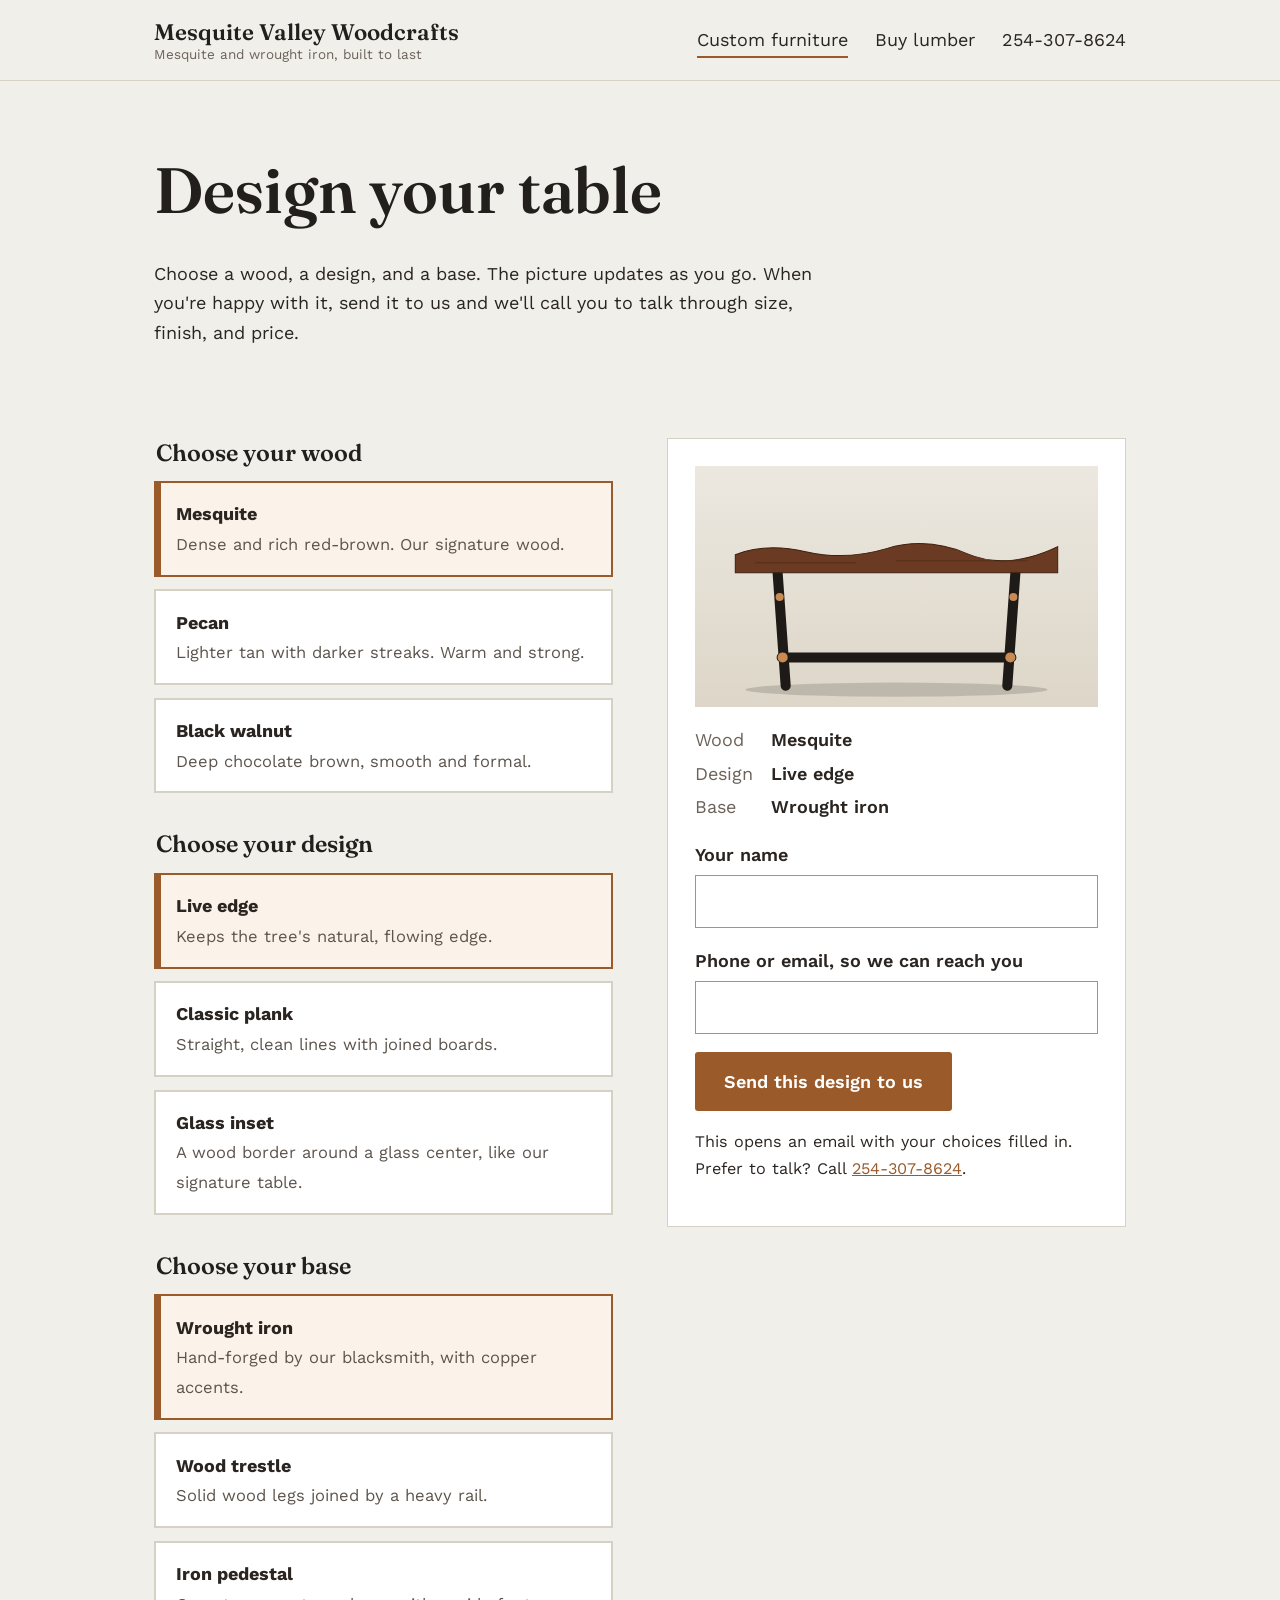
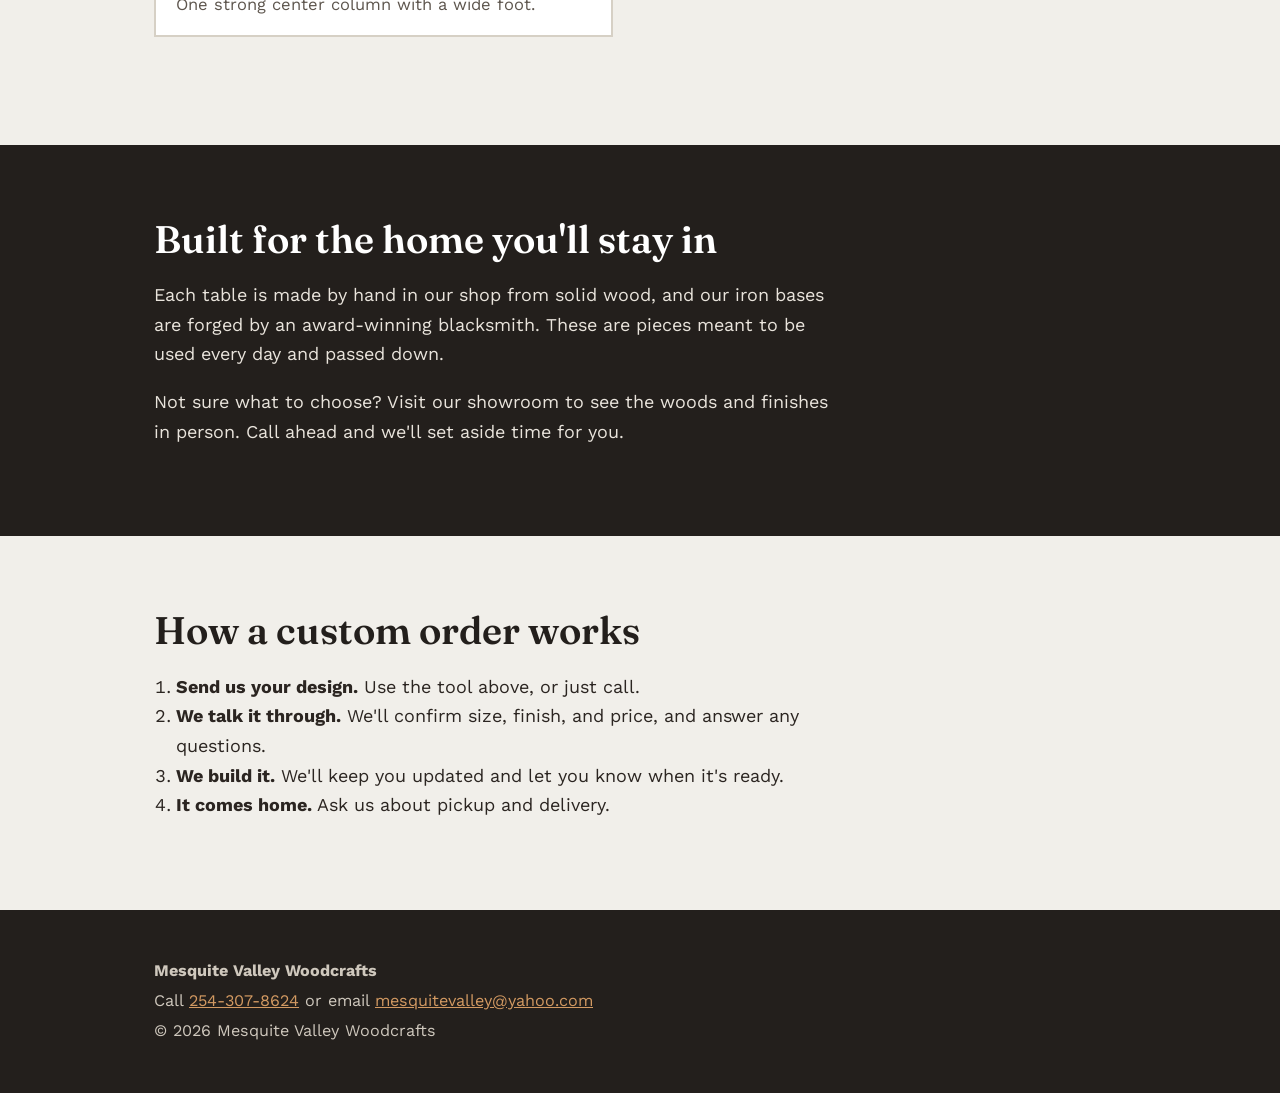
==== custom.html @ bffd5c40 "Add files via upload" ====
<!doctype html>
<html lang="en">
<head>
<meta charset="utf-8">
<meta name="viewport" content="width=device-width,initial-scale=1">
<link rel="preconnect" href="https://fonts.googleapis.com">
<link rel="preconnect" href="https://fonts.gstatic.com" crossorigin>
<link href="https://fonts.googleapis.com/css2?family=Fraunces:wght@600&family=Work+Sans:wght@400;600&display=swap" rel="stylesheet">
<link rel="stylesheet" href="styles.css">
<title>Custom mesquite furniture | Mesquite Valley Woodcrafts</title>
<meta name="description" content="Design a custom mesquite and wrought iron table. Choose your wood, design, and base, and we'll build it to last for generations.">
</head>
<body>
<header><div class="wrap"><a class="brand" href="index.html">Mesquite Valley Woodcrafts<small>Mesquite and wrought iron, built to last</small></a><nav aria-label="Main"><a href="custom.html" aria-current="page">Custom furniture</a><a href="lumber.html">Buy lumber</a><a href="tel:2543078624">254-307-8624</a></nav></div></header>

<main>
<section>
  <div class="wrap">
    <h1>Design your table</h1>
    <p>Choose a wood, a design, and a base. The picture updates as you go. When you're happy with it, send it to us and we'll call you to talk through size, finish, and price.</p>
  </div>
</section>

<section style="padding-top:0">
  <div class="wrap builder">
    <form id="opts" onsubmit="return false"></form>

    <div class="preview">
      <svg id="art" viewBox="0 0 400 240" role="img" aria-label="Table preview"></svg>
      <dl id="sum" aria-live="polite"></dl>
      <label class="f">Your name
        <input id="who" autocomplete="name">
      </label>
      <label class="f">Phone or email, so we can reach you
        <input id="reach" autocomplete="tel">
      </label>
      <a class="btn" id="send" href="#">Send this design to us</a>
      <p style="margin-top:1rem;font-size:.9rem">This opens an email with your choices filled in. Prefer to talk? Call <a href="tel:2543078624">254-307-8624</a>.</p>
    </div>
  </div>
</section>

<section class="dark">
  <div class="wrap">
    <h2>Built for the home you'll stay in</h2>
    <p>Each table is made by hand in our shop from solid wood, and our iron bases are forged by an award-winning blacksmith. These are pieces meant to be used every day and passed down.</p>
    <p>Not sure what to choose? Visit our showroom to see the woods and finishes in person. Call ahead and we'll set aside time for you.</p>
  </div>
</section>

<section>
  <div class="wrap">
    <h2>How a custom order works</h2>
    <ol style="max-width:62ch;padding-left:1.2em">
      <li><b>Send us your design.</b> Use the tool above, or just call.</li>
      <li><b>We talk it through.</b> We'll confirm size, finish, and price, and answer any questions.</li>
      <li><b>We build it.</b> We'll keep you updated and let you know when it's ready.</li>
      <li><b>It comes home.</b> Ask us about pickup and delivery.</li>
    </ol>
  </div>
</section>
</main>

<footer><div class="wrap"><p><b>Mesquite Valley Woodcrafts</b></p><p>Call <a href="tel:2543078624">254-307-8624</a> or email <a href="mailto:mesquitevalley@yahoo.com">mesquitevalley@yahoo.com</a></p><p>&copy; 2026 Mesquite Valley Woodcrafts</p></div></footer>

<script>
// Options for the builder. Edit names and descriptions here.
const OPTIONS = {
  wood: [
    ["mesquite", "Mesquite", "Dense and rich red-brown. Our signature wood."],
    ["pecan", "Pecan", "Lighter tan with darker streaks. Warm and strong."],
    ["walnut", "Black walnut", "Deep chocolate brown, smooth and formal."]
  ],
  design: [
    ["live", "Live edge", "Keeps the tree's natural, flowing edge."],
    ["plank", "Classic plank", "Straight, clean lines with joined boards."],
    ["glass", "Glass inset", "A wood border around a glass center, like our signature table."]
  ],
  base: [
    ["iron", "Wrought iron", "Hand-forged by our blacksmith, with copper accents."],
    ["trestle", "Wood trestle", "Solid wood legs joined by a heavy rail."],
    ["pedestal", "Iron pedestal", "One strong center column with a wide foot."]
  ]
};
const TITLES = { wood: "Choose your wood", design: "Choose your design", base: "Choose your base" };
const LABELS = { wood: "Wood", design: "Design", base: "Base" };
const WOOD_COLORS = {
  mesquite: ["#6a3a22", "#3f200f"],
  pecan: ["#a77a50", "#6f4c2b"],
  walnut: ["#4a3426", "#2a1b11"]
};
const state = { wood: "mesquite", design: "live", base: "iron" };

const opts = document.getElementById("opts");
const art = document.getElementById("art");
const sum = document.getElementById("sum");
const who = document.getElementById("who");
const reach = document.getElementById("reach");
const send = document.getElementById("send");

opts.innerHTML = Object.keys(OPTIONS).map(key =>
  `<fieldset><legend>${TITLES[key]}</legend><div class="opts">` +
  OPTIONS[key].map(([value, name, desc]) =>
    `<label class="opt"><input type="radio" name="${key}" value="${value}"${state[key] === value ? " checked" : ""}><b>${name}</b><span>${desc}</span></label>`
  ).join("") +
  `</div></fieldset>`
).join("");

const nameOf = (key, value) => OPTIONS[key].find(o => o[0] === value)[1];

function draw() {
  const [top, dark] = WOOD_COLORS[state.wood];
  const iron = "#1d1a17", copper = "#c98a54";
  let base = "", surface = "";

  if (state.base === "iron") {
    base = `<path d="M82 106L90 218M318 106L310 218M86 190H314" stroke="${iron}" stroke-width="10" fill="none" stroke-linecap="round"/>
      <circle cx="87" cy="190" r="5" fill="${copper}"/><circle cx="313" cy="190" r="5" fill="${copper}"/>
      <circle cx="84" cy="130" r="4" fill="${copper}"/><circle cx="316" cy="130" r="4" fill="${copper}"/>`;
  } else if (state.base === "trestle") {
    base = `<rect x="70" y="106" width="28" height="112" fill="${dark}"/><rect x="302" y="106" width="28" height="112" fill="${dark}"/>
      <rect x="98" y="158" width="204" height="14" fill="${top}" stroke="${dark}"/>`;
  } else {
    base = `<path d="M186 106H214L212 200H188Z" fill="${iron}"/><rect x="186" y="146" width="28" height="8" fill="${copper}"/>
      <path d="M110 218Q200 192 290 218Z" fill="${iron}"/>`;
  }

  if (state.design === "live") {
    surface = `<path d="M40 88Q70 76 110 85T190 82T270 87T360 80V106H40Z" fill="${top}" stroke="${dark}"/>
      <path d="M60 96H160M200 94H330" stroke="${dark}" opacity=".45"/>`;
  } else if (state.design === "plank") {
    surface = `<rect x="40" y="80" width="320" height="26" fill="${top}" stroke="${dark}"/>
      <path d="M147 80V106M253 80V106" stroke="${dark}"/>`;
  } else {
    surface = `<rect x="40" y="80" width="320" height="26" fill="${top}" stroke="${dark}"/>
      <rect x="74" y="85" width="252" height="16" fill="#cfe3e6" stroke="${dark}" opacity=".9"/>
      <path d="M90 98L130 88M160 98L200 88" stroke="#fff" opacity=".7"/>`;
  }

  art.innerHTML = `<ellipse cx="200" cy="222" rx="150" ry="7" fill="#000" opacity=".15"/>` + base + surface;
  art.setAttribute("aria-label",
    `${nameOf("wood", state.wood)} table with a ${nameOf("design", state.design).toLowerCase()} top and a ${nameOf("base", state.base).toLowerCase()} base`);

  sum.innerHTML = Object.keys(state).map(k => `<dt>${LABELS[k]}</dt><dd>${nameOf(k, state[k])}</dd>`).join("");

  const body = `Hello, I'd like to talk about a custom table.\n\n` +
    `Wood: ${nameOf("wood", state.wood)}\nDesign: ${nameOf("design", state.design)}\nBase: ${nameOf("base", state.base)}\n\n` +
    `Name: ${who.value}\nPhone or email: ${reach.value}`;
  send.href = "mailto:mesquitevalley@yahoo.com?subject=" + encodeURIComponent("Custom table design") +
    "&body=" + encodeURIComponent(body);
}

opts.addEventListener("change", e => { state[e.target.name] = e.target.value; draw(); });
who.addEventListener("input", draw);
reach.addEventListener("input", draw);
draw();
</script>
</body>
</html>
---- styles.css ----
:root{--iron:#231f1c;--mesq:#4b2a1a;--copper:#9a5a2a;--glow:#d39a62;--stone:#f1efea;--sand:#e5ded1;--line:#d6d0c5;--ink:#2b2521}
*{box-sizing:border-box}
html{font-size:112.5%}
body{margin:0;font:1rem/1.65 "Work Sans",system-ui,sans-serif;color:var(--ink);background:var(--stone)}
h1,h2,h3{font-family:Fraunces,Georgia,serif;font-weight:600;line-height:1.15;margin:0 0 .5em;color:var(--iron)}
h1{font-size:clamp(2.2rem,5vw,3.6rem)}h2{font-size:clamp(1.6rem,3vw,2.2rem)}h3{font-size:1.2rem}
p{margin:0 0 1em;max-width:62ch}
a{color:var(--copper)}
:focus-visible{outline:3px solid var(--copper);outline-offset:3px}
.wrap{max-width:1100px;margin:0 auto;padding:0 5vw}
header{border-bottom:1px solid var(--line)}
header .wrap{display:flex;flex-wrap:wrap;gap:.5rem 2rem;align-items:center;justify-content:space-between;padding-top:1rem;padding-bottom:1rem}
.brand{font:600 1.25rem Fraunces,Georgia,serif;color:var(--iron);text-decoration:none}
.brand small{display:block;font:400 .75rem "Work Sans",sans-serif;color:#6b625a}
nav a{margin-left:1.5rem;color:var(--ink);text-decoration:none;padding:.3rem 0;border-bottom:2px solid transparent}
nav a:hover,nav a[aria-current]{border-color:var(--copper)}
.btn{display:inline-block;padding:.8em 1.6em;background:var(--copper);color:#fff;font-weight:600;text-decoration:none;border:0;border-radius:3px;cursor:pointer;font-size:1rem}
.btn:hover{background:#7f4720}
.btn.alt{background:transparent;color:inherit;border:2px solid currentColor}
section{padding:4rem 0}
.split{display:grid;grid-template-columns:1fr 1fr;min-height:68vh}
.split>div{padding:4rem 5vw;display:flex;flex-direction:column;justify-content:center;align-items:flex-start}
.home{background:var(--sand)}
.shop{background:var(--iron);color:#e9e4dc}
.shop h2,.shop h1{color:#fff}.shop .btn{background:var(--glow);color:var(--iron)}.shop .btn:hover{background:#e6b17e}
.cards{display:grid;grid-template-columns:repeat(auto-fit,minmax(250px,1fr));gap:1.5rem}
.card{background:#fff;border:1px solid var(--line);border-top:4px solid var(--copper);padding:1.5rem}
.card p{margin:0 0 .6em}
.dark{background:var(--iron);color:#e9e4dc}.dark h2{color:#fff}
footer{background:var(--iron);color:#cfc8bd;padding:2.5rem 0;font-size:.9rem}
footer a{color:var(--glow)}footer p{margin:.2em 0}
/* builder */
.builder{display:grid;grid-template-columns:1fr 1fr;gap:3rem;align-items:start}
.preview{position:sticky;top:1rem;background:#fff;border:1px solid var(--line);padding:1.5rem}
.preview svg{width:100%;height:auto;display:block;background:linear-gradient(#ece8e0,#ddd6c8)}
.preview dl{display:grid;grid-template-columns:auto 1fr;gap:.2rem 1rem;margin:1rem 0}
.preview dt{color:#6b625a}.preview dd{margin:0;font-weight:600}
fieldset{border:0;padding:0;margin:0 0 2rem}
legend{font:600 1.3rem Fraunces,Georgia,serif;margin-bottom:.8rem;color:var(--iron)}
.opts{display:grid;gap:.7rem}
.opt{position:relative;display:block;background:#fff;border:2px solid var(--line);padding:.9rem 1.1rem;cursor:pointer}
.opt input{position:absolute;opacity:0}
.opt b{display:block}.opt span{color:#5d554d;font-size:.92rem}
.opt:has(input:checked){border-color:var(--copper);background:#fbf3ea;box-shadow:inset 5px 0 0 var(--copper)}
.opt:has(input:focus-visible){outline:3px solid var(--copper);outline-offset:2px}
label.f{display:block;font-weight:600;margin-bottom:1rem}
.f input,.f select,.f textarea{display:block;width:100%;padding:.6em;font:inherit;border:1px solid #9d958a;margin-top:.3rem;background:#fff}
@media(max-width:800px){.split,.builder{grid-template-columns:1fr}.preview{position:static;order:-1}nav a{margin:0 1rem 0 0}}
@media(prefers-reduced-motion:no-preference){.opt{transition:border-color .15s,background .15s}}
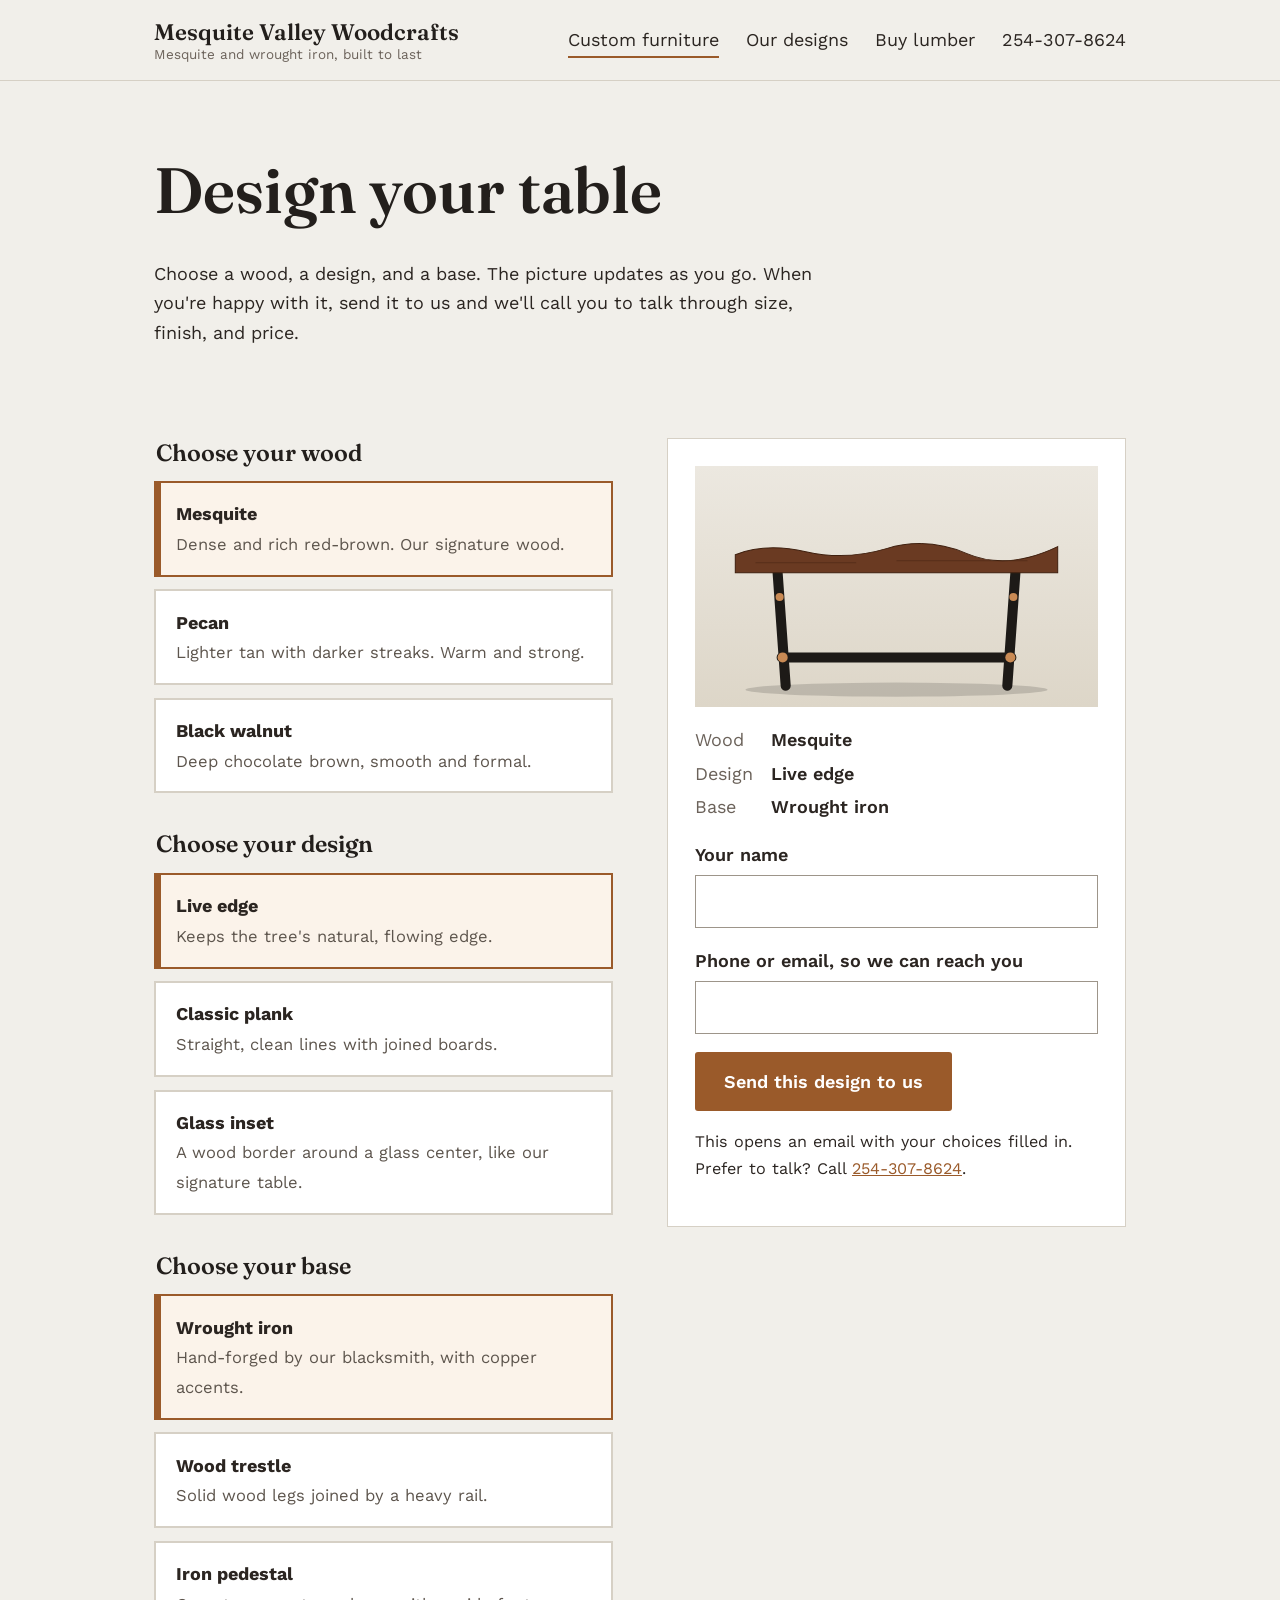
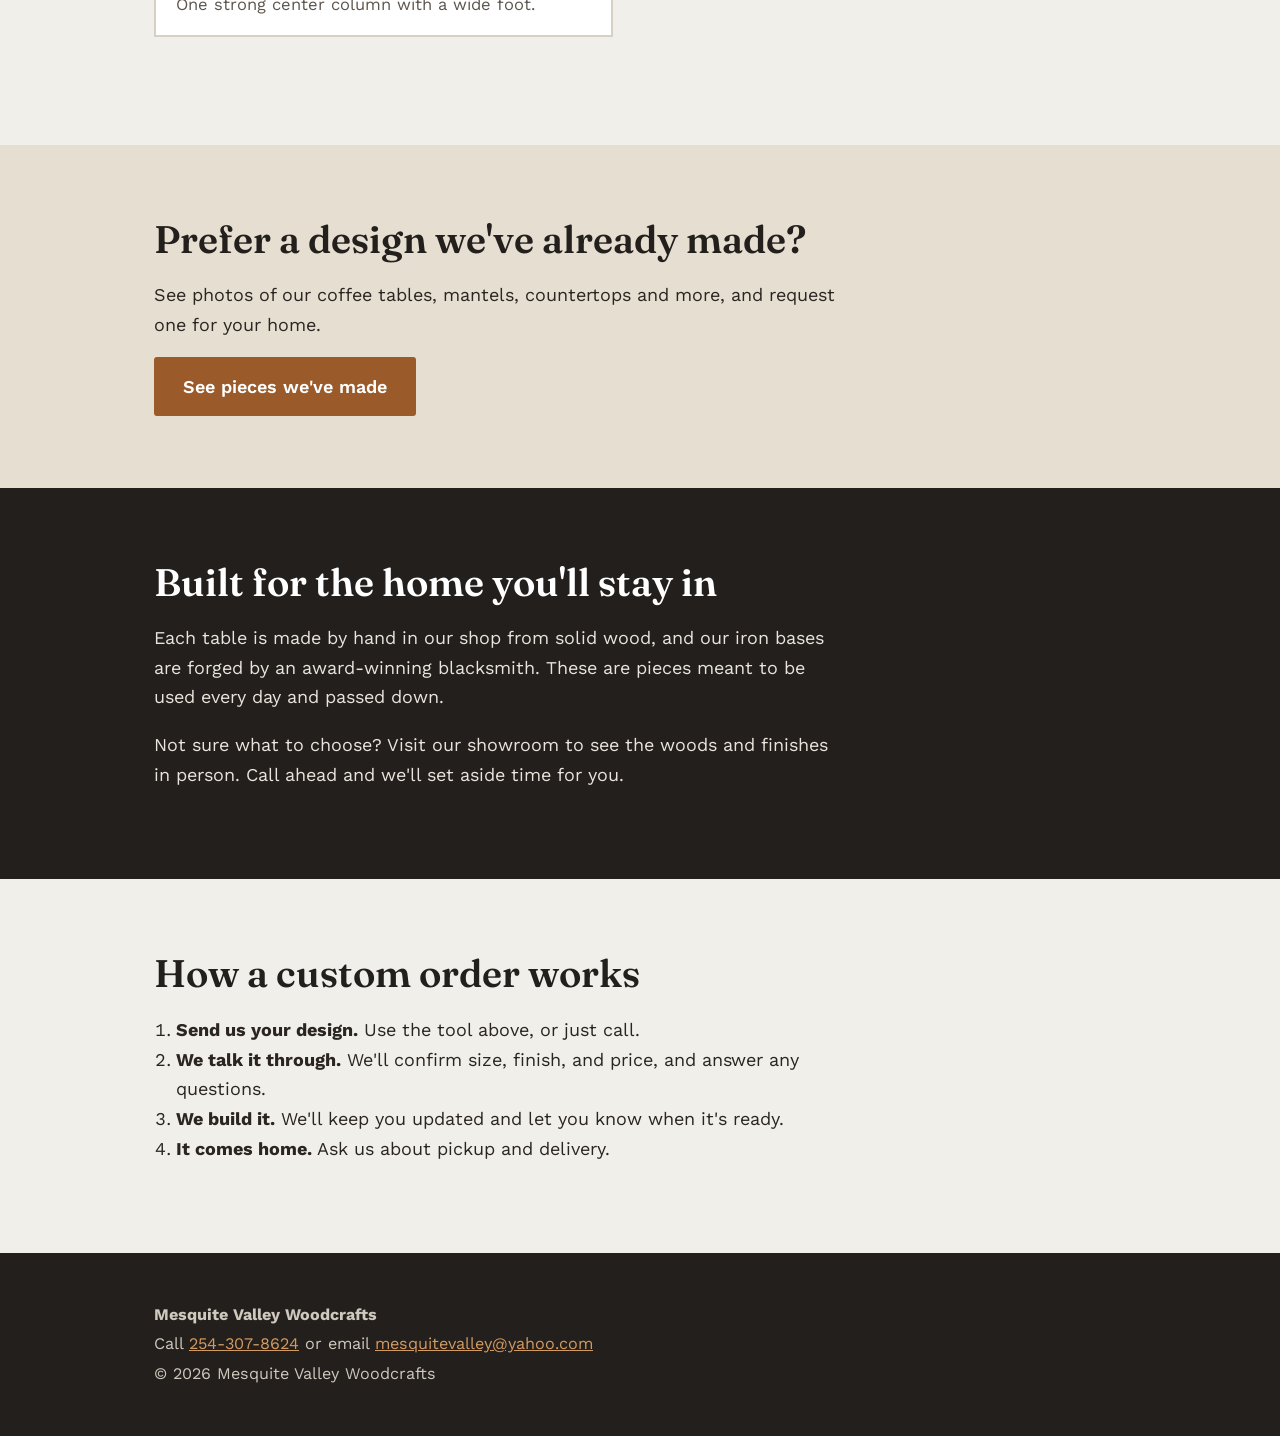
==== commit 8a46828e: "added designs page" ====
--- a/custom.html
+++ b/custom.html
@@ -11,7 +11,7 @@
 <meta name="description" content="Design a custom mesquite and wrought iron table. Choose your wood, design, and base, and we'll build it to last for generations.">
 </head>
 <body>
-<header><div class="wrap"><a class="brand" href="index.html">Mesquite Valley Woodcrafts<small>Mesquite and wrought iron, built to last</small></a><nav aria-label="Main"><a href="custom.html" aria-current="page">Custom furniture</a><a href="lumber.html">Buy lumber</a><a href="tel:2543078624">254-307-8624</a></nav></div></header>
+<header><div class="wrap"><a class="brand" href="index.html">Mesquite Valley Woodcrafts<small>Mesquite and wrought iron, built to last</small></a><nav aria-label="Main"><a href="custom.html" aria-current="page">Custom furniture</a><a href="designs.html">Our designs</a><a href="lumber.html">Buy lumber</a><a href="tel:2543078624">254-307-8624</a></nav></div></header>
 
 <main>
 <section>
@@ -37,6 +37,16 @@
       <a class="btn" id="send" href="#">Send this design to us</a>
       <p style="margin-top:1rem;font-size:.9rem">This opens an email with your choices filled in. Prefer to talk? Call <a href="tel:2543078624">254-307-8624</a>.</p>
     </div>
+  </div>
+</section>
+
+<section class="see-designs">
+  <div class="wrap">
+    <div>
+      <h2>Prefer a design we've already made?</h2>
+      <p>See photos of our coffee tables, mantels, countertops and more, and request one for your home.</p>
+    </div>
+    <a class="btn" href="designs.html">See pieces we've made</a>
   </div>
 </section>
 
--- a/styles.css
+++ b/styles.css
@@ -45,5 +45,29 @@
 .opt:has(input:focus-visible){outline:3px solid var(--copper);outline-offset:2px}
 label.f{display:block;font-weight:600;margin-bottom:1rem}
 .f input,.f select,.f textarea{display:block;width:100%;padding:.6em;font:inherit;border:1px solid #9d958a;margin-top:.3rem;background:#fff}
-@media(max-width:800px){.split,.builder{grid-template-columns:1fr}.preview{position:static;order:-1}nav a{margin:0 1rem 0 0}}
+/* designs page */
+.design{display:grid;grid-template-columns:1.2fr 1fr;gap:3rem;align-items:center;padding:3rem 0;border-top:1px solid var(--line)}
+.design:first-child{border-top:0;padding-top:0}
+.design:nth-child(even) .photos{order:2}
+.photos{display:grid;gap:.6rem}
+.thumbs{display:grid;grid-template-columns:repeat(auto-fill,minmax(90px,1fr));gap:.6rem}
+.photo{display:block;padding:0;border:0;background:var(--sand);cursor:zoom-in;aspect-ratio:4/3;overflow:hidden;width:100%}
+.photo img{width:100%;height:100%;object-fit:cover;display:block}
+.photo.missing{cursor:default;background:repeating-linear-gradient(100deg,#c9a37f 0 14px,#b88d66 14px 22px,#c39a74 22px 40px)}
+.photo.missing img{visibility:hidden}
+.ask{color:#5d554d;font-size:.95rem}
+.request-wrap{display:grid;grid-template-columns:1fr 1fr;gap:3rem;align-items:start}
+.request-wrap a{color:var(--glow)}
+.dark .f{color:#fff}
+.dark .btn{background:var(--glow);color:var(--iron)}.dark .btn:hover{background:#e6b17e}
+.form-msg{min-height:1.6em;font-weight:600;color:#fff}
+dialog{border:0;padding:0;background:transparent;max-width:min(1100px,94vw)}
+dialog::backdrop{background:rgba(20,16,14,.85)}
+dialog img{display:block;max-width:100%;max-height:82vh;margin:0 auto 1rem}
+dialog .btn{display:block;margin:0 auto}
+.see-designs{background:var(--sand)}
+.see-designs .wrap{display:flex;flex-wrap:wrap;gap:1rem 2rem;align-items:center;justify-content:space-between}
+.see-designs p{margin:0}
+.btn-row{display:flex;flex-wrap:wrap;gap:.8rem}
+@media(max-width:800px){.split,.builder,.design,.request-wrap{grid-template-columns:1fr;gap:1.5rem}.design:nth-child(even) .photos{order:0}.preview{position:static;order:-1}nav a{margin:0 1rem 0 0}}
 @media(prefers-reduced-motion:no-preference){.opt{transition:border-color .15s,background .15s}}
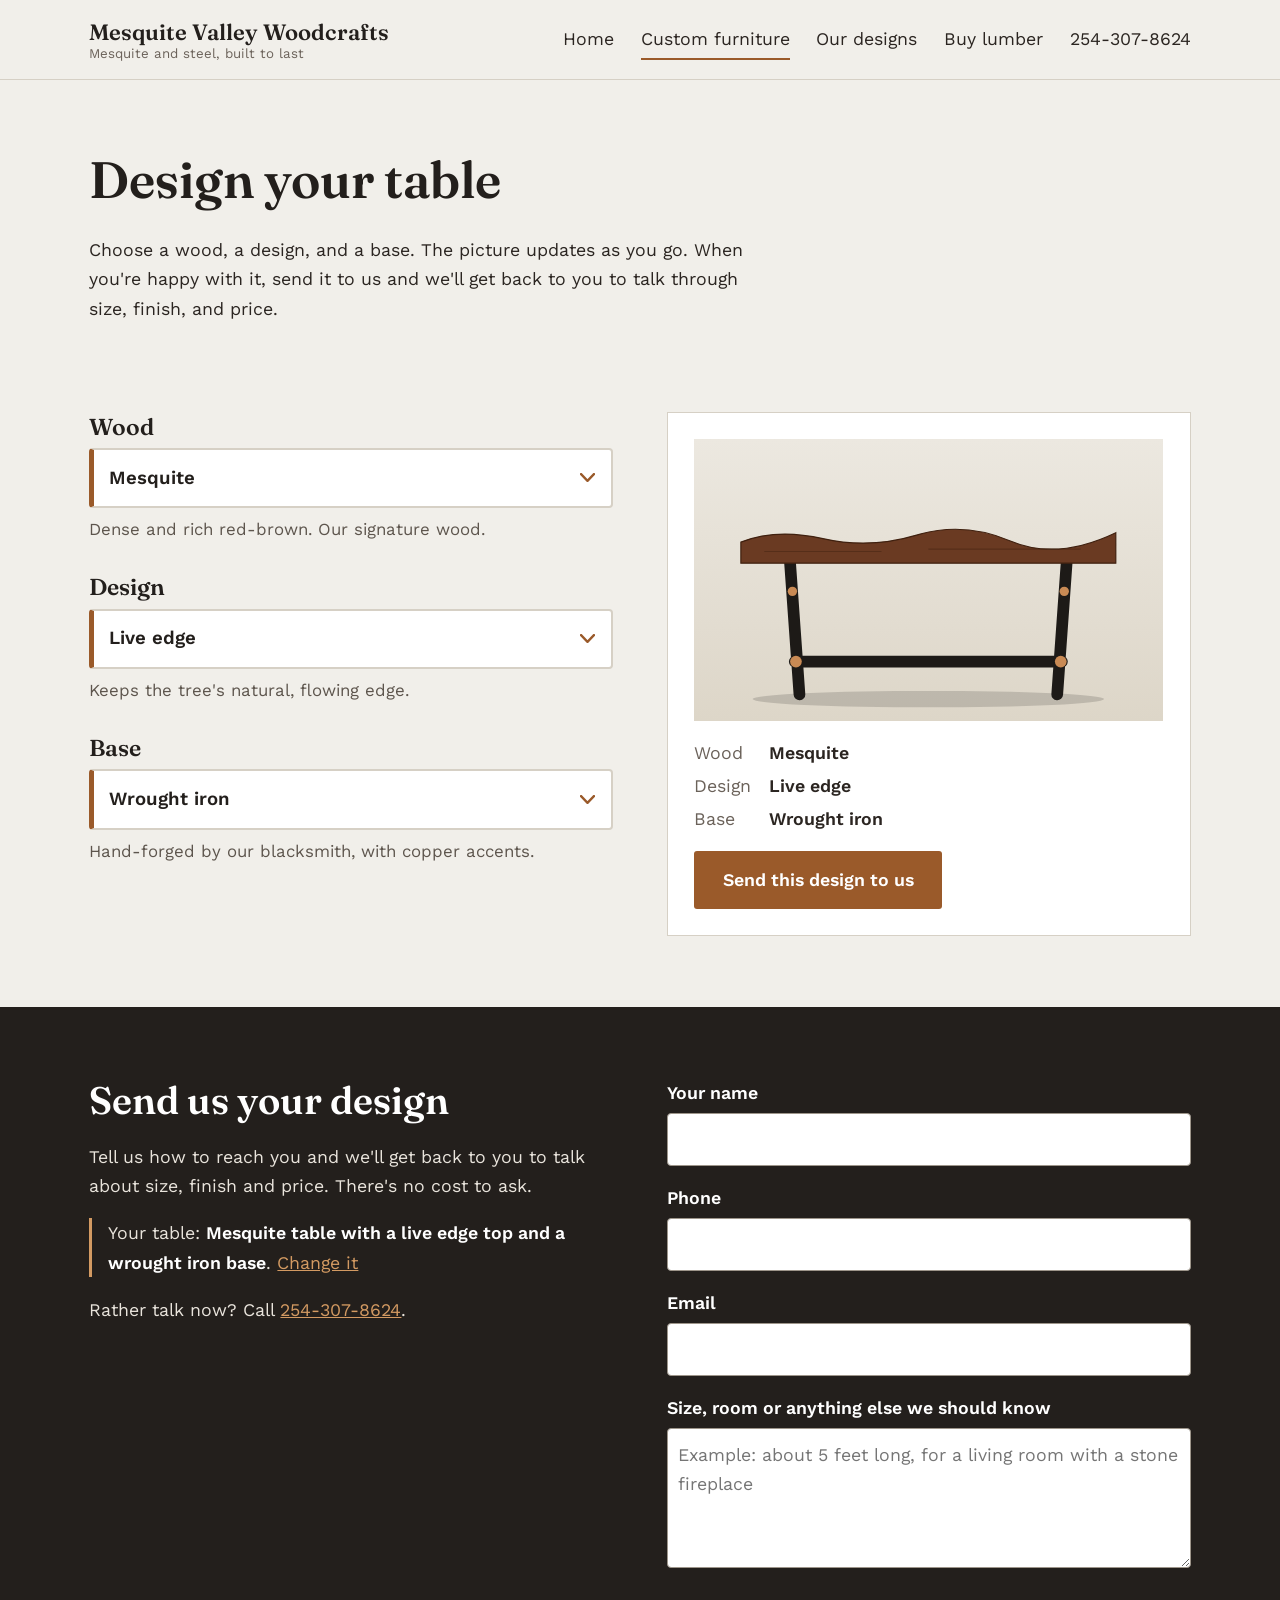
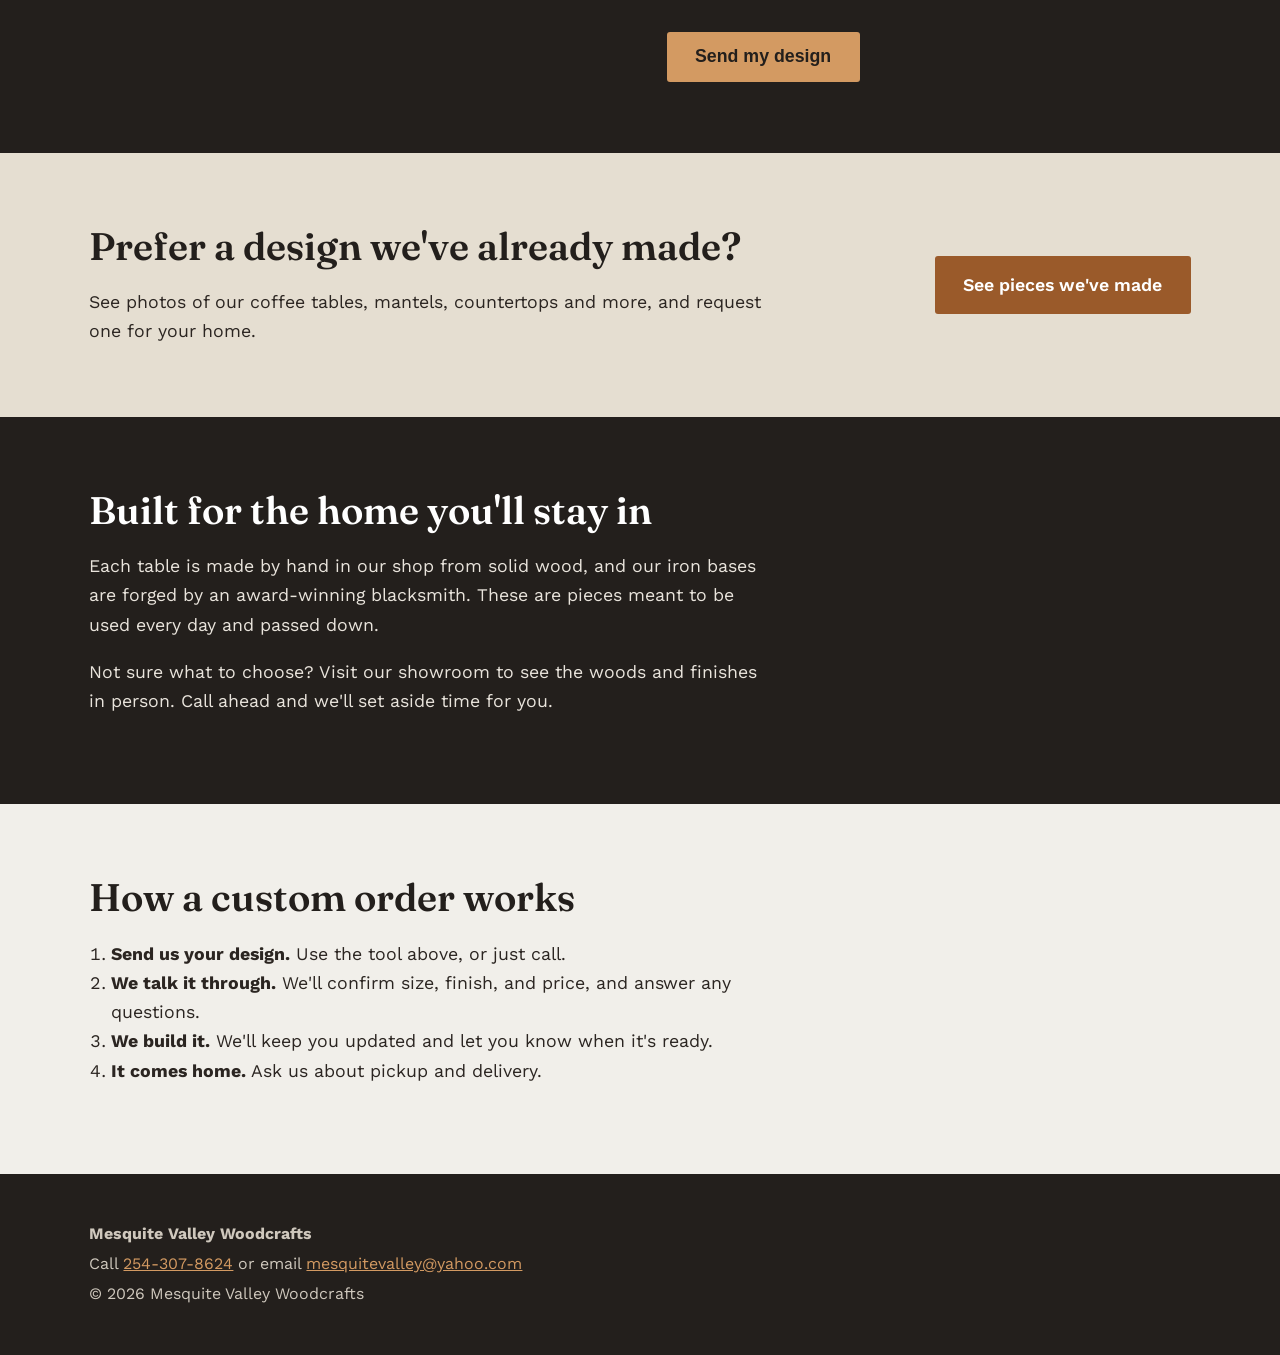
==== commit 59f2f263: "Add files via upload" ====
--- a/custom.html
+++ b/custom.html
@@ -8,35 +8,61 @@
 <link href="https://fonts.googleapis.com/css2?family=Fraunces:wght@600&family=Work+Sans:wght@400;600&display=swap" rel="stylesheet">
 <link rel="stylesheet" href="styles.css">
 <title>Custom mesquite furniture | Mesquite Valley Woodcrafts</title>
-<meta name="description" content="Design a custom mesquite and wrought iron table. Choose your wood, design, and base, and we'll build it to last for generations.">
+<meta name="description" content="Design a custom mesquite table. Choose your wood, design, and base, and we'll build it to last for generations.">
 </head>
 <body>
-<header><div class="wrap"><a class="brand" href="index.html">Mesquite Valley Woodcrafts<small>Mesquite and wrought iron, built to last</small></a><nav aria-label="Main"><a href="custom.html" aria-current="page">Custom furniture</a><a href="designs.html">Our designs</a><a href="lumber.html">Buy lumber</a><a href="tel:2543078624">254-307-8624</a></nav></div></header>
+<header><div class="wrap"><a class="brand" href="index.html">Mesquite Valley Woodcrafts<small>Mesquite and steel, built to last</small></a><nav aria-label="Main"><a href="index.html">Home</a><a href="custom.html" aria-current="page">Custom furniture</a><a href="designs.html">Our designs</a><a href="lumber.html">Buy lumber</a><a href="tel:2543078624">254-307-8624</a></nav></div></header>
 
 <main>
 <section>
   <div class="wrap">
     <h1>Design your table</h1>
-    <p>Choose a wood, a design, and a base. The picture updates as you go. When you're happy with it, send it to us and we'll call you to talk through size, finish, and price.</p>
+    <p>Choose a wood, a design, and a base. The picture updates as you go. When you're happy with it, send it to us and we'll get back to you to talk through size, finish, and price.</p>
   </div>
 </section>
 
 <section style="padding-top:0">
   <div class="wrap builder">
-    <form id="opts" onsubmit="return false"></form>
+    <div>
+      <div class="choices" id="choices"></div>
+      <a class="btn phone-only" href="#send">Send this design to us</a>
+    </div>
 
     <div class="preview">
       <svg id="art" viewBox="0 0 400 240" role="img" aria-label="Table preview"></svg>
       <dl id="sum" aria-live="polite"></dl>
+      <a class="btn wide-only" href="#send">Send this design to us</a>
+    </div>
+  </div>
+</section>
+
+<section class="dark" id="send">
+  <div class="wrap request-wrap">
+    <div>
+      <h2>Send us your design</h2>
+      <p>Tell us how to reach you and we'll get back to you to talk about size, finish and price. There's no cost to ask.</p>
+      <p class="your-design">Your table: <b id="sum-line"></b>. <a href="#choices">Change it</a></p>
+      <p>Rather talk now? Call <a href="tel:2543078624">254-307-8624</a>.</p>
+    </div>
+    <form class="send-form" id="req" novalidate data-subject="Custom table design">
+      <input type="hidden" name="wood" data-label="Wood">
+      <input type="hidden" name="design" data-label="Design">
+      <input type="hidden" name="base" data-label="Base">
       <label class="f">Your name
-        <input id="who" autocomplete="name">
+        <input name="name" autocomplete="name" required>
       </label>
-      <label class="f">Phone or email, so we can reach you
-        <input id="reach" autocomplete="tel">
+      <label class="f">Phone
+        <input name="phone" type="tel" autocomplete="tel">
       </label>
-      <a class="btn" id="send" href="#">Send this design to us</a>
-      <p style="margin-top:1rem;font-size:.9rem">This opens an email with your choices filled in. Prefer to talk? Call <a href="tel:2543078624">254-307-8624</a>.</p>
-    </div>
+      <label class="f">Email
+        <input name="email" type="email" autocomplete="email">
+      </label>
+      <label class="f">Size, room or anything else we should know
+        <textarea name="details" rows="4" placeholder="Example: about 5 feet long, for a living room with a stone fireplace"></textarea>
+      </label>
+      <p class="form-msg" role="status" aria-live="polite"></p>
+      <button class="btn" type="submit">Send my design</button>
+    </form>
   </div>
 </section>
 
@@ -73,6 +99,7 @@
 
 <footer><div class="wrap"><p><b>Mesquite Valley Woodcrafts</b></p><p>Call <a href="tel:2543078624">254-307-8624</a> or email <a href="mailto:mesquitevalley@yahoo.com">mesquitevalley@yahoo.com</a></p><p>&copy; 2026 Mesquite Valley Woodcrafts</p></div></footer>
 
+<script src="forms.js"></script>
 <script>
 // Options for the builder. Edit names and descriptions here.
 const OPTIONS = {
@@ -92,7 +119,6 @@
     ["pedestal", "Iron pedestal", "One strong center column with a wide foot."]
   ]
 };
-const TITLES = { wood: "Choose your wood", design: "Choose your design", base: "Choose your base" };
 const LABELS = { wood: "Wood", design: "Design", base: "Base" };
 const WOOD_COLORS = {
   mesquite: ["#6a3a22", "#3f200f"],
@@ -101,22 +127,25 @@
 };
 const state = { wood: "mesquite", design: "live", base: "iron" };
 
-const opts = document.getElementById("opts");
+const choices = document.getElementById("choices");
 const art = document.getElementById("art");
 const sum = document.getElementById("sum");
-const who = document.getElementById("who");
-const reach = document.getElementById("reach");
-const send = document.getElementById("send");
+const sumLine = document.getElementById("sum-line");
+const form = document.getElementById("req");
 
-opts.innerHTML = Object.keys(OPTIONS).map(key =>
-  `<fieldset><legend>${TITLES[key]}</legend><div class="opts">` +
-  OPTIONS[key].map(([value, name, desc]) =>
-    `<label class="opt"><input type="radio" name="${key}" value="${value}"${state[key] === value ? " checked" : ""}><b>${name}</b><span>${desc}</span></label>`
-  ).join("") +
-  `</div></fieldset>`
+// One dropdown per choice, with a short description under it.
+choices.innerHTML = Object.keys(OPTIONS).map(key =>
+  `<div class="pick">
+     <label class="pick-label" for="pick-${key}">${LABELS[key]}</label>
+     <select class="pick-select" id="pick-${key}" name="${key}" aria-describedby="desc-${key}">` +
+    OPTIONS[key].map(([value, name]) => `<option value="${value}"${state[key] === value ? " selected" : ""}>${name}</option>`).join("") +
+  `  </select>
+     <p class="pick-desc" id="desc-${key}"></p>
+   </div>`
 ).join("");
 
-const nameOf = (key, value) => OPTIONS[key].find(o => o[0] === value)[1];
+const option = (key, value) => OPTIONS[key].find(o => o[0] === value);
+const nameOf = (key, value) => option(key, value)[1];
 
 function draw() {
   const [top, dark] = WOOD_COLORS[state.wood];
@@ -148,21 +177,19 @@
   }
 
   art.innerHTML = `<ellipse cx="200" cy="222" rx="150" ry="7" fill="#000" opacity=".15"/>` + base + surface;
-  art.setAttribute("aria-label",
-    `${nameOf("wood", state.wood)} table with a ${nameOf("design", state.design).toLowerCase()} top and a ${nameOf("base", state.base).toLowerCase()} base`);
+  const words = `${nameOf("wood", state.wood)} table with a ${nameOf("design", state.design).toLowerCase()} top and a ${nameOf("base", state.base).toLowerCase()} base`;
+  art.setAttribute("aria-label", words);
 
   sum.innerHTML = Object.keys(state).map(k => `<dt>${LABELS[k]}</dt><dd>${nameOf(k, state[k])}</dd>`).join("");
-
-  const body = `Hello, I'd like to talk about a custom table.\n\n` +
-    `Wood: ${nameOf("wood", state.wood)}\nDesign: ${nameOf("design", state.design)}\nBase: ${nameOf("base", state.base)}\n\n` +
-    `Name: ${who.value}\nPhone or email: ${reach.value}`;
-  send.href = "mailto:mesquitevalley@yahoo.com?subject=" + encodeURIComponent("Custom table design") +
-    "&body=" + encodeURIComponent(body);
+  sumLine.textContent = words;
+  for (const k of Object.keys(state)) {
+    document.getElementById("desc-" + k).textContent = option(k, state[k])[2];
+    form.elements[k].value = nameOf(k, state[k]);
+  }
 }
 
-opts.addEventListener("change", e => { state[e.target.name] = e.target.value; draw(); });
-who.addEventListener("input", draw);
-reach.addEventListener("input", draw);
+choices.addEventListener("change", e => { state[e.target.name] = e.target.value; draw(); });
+form.addEventListener("sent", draw); // put the choices back after the form clears
 draw();
 </script>
 </body>
--- a/styles.css
+++ b/styles.css
@@ -1,25 +1,31 @@
-:root{--iron:#231f1c;--mesq:#4b2a1a;--copper:#9a5a2a;--glow:#d39a62;--stone:#f1efea;--sand:#e5ded1;--line:#d6d0c5;--ink:#2b2521}
+:root{--max:62rem;--gut:max(5vw,16px);--iron:#231f1c;--mesq:#4b2a1a;--copper:#9a5a2a;--glow:#d39a62;--stone:#f1efea;--sand:#e5ded1;--line:#d6d0c5;--ink:#2b2521}
 *{box-sizing:border-box}
-html{font-size:112.5%}
+/* text grows gently with the screen: 17px on phones, about 18px on laptops, up to 24px on big monitors */
+html{font-size:clamp(17px,.45vw + 12px,24px);-webkit-text-size-adjust:100%}
 body{margin:0;font:1rem/1.65 "Work Sans",system-ui,sans-serif;color:var(--ink);background:var(--stone)}
 h1,h2,h3{font-family:Fraunces,Georgia,serif;font-weight:600;line-height:1.15;margin:0 0 .5em;color:var(--iron)}
-h1{font-size:clamp(2.2rem,5vw,3.6rem)}h2{font-size:clamp(1.6rem,3vw,2.2rem)}h3{font-size:1.2rem}
+h1{font-size:clamp(2.1rem,4vw,4rem)}h2{font-size:clamp(1.6rem,3vw,2.2rem)}h3{font-size:1.2rem}
 p{margin:0 0 1em;max-width:62ch}
 a{color:var(--copper)}
 :focus-visible{outline:3px solid var(--copper);outline-offset:3px}
-.wrap{max-width:1100px;margin:0 auto;padding:0 5vw}
+.wrap{width:min(100% - 2*var(--gut),var(--max));margin:0 auto}
+img,video,svg{max-width:100%}
 header{border-bottom:1px solid var(--line)}
 header .wrap{display:flex;flex-wrap:wrap;gap:.5rem 2rem;align-items:center;justify-content:space-between;padding-top:1rem;padding-bottom:1rem}
 .brand{font:600 1.25rem Fraunces,Georgia,serif;color:var(--iron);text-decoration:none}
 .brand small{display:block;font:400 .75rem "Work Sans",sans-serif;color:#6b625a}
-nav a{margin-left:1.5rem;color:var(--ink);text-decoration:none;padding:.3rem 0;border-bottom:2px solid transparent}
+nav{display:flex;flex-wrap:wrap;gap:.2rem 1.5rem}
+nav a{white-space:nowrap;color:var(--ink);text-decoration:none;padding:.3rem 0;border-bottom:2px solid transparent}
 nav a:hover,nav a[aria-current]{border-color:var(--copper)}
 .btn{display:inline-block;padding:.8em 1.6em;background:var(--copper);color:#fff;font-weight:600;text-decoration:none;border:0;border-radius:3px;cursor:pointer;font-size:1rem}
 .btn:hover{background:#7f4720}
 .btn.alt{background:transparent;color:inherit;border:2px solid currentColor}
 section{padding:4rem 0}
-.split{display:grid;grid-template-columns:1fr 1fr;min-height:68vh}
-.split>div{padding:4rem 5vw;display:flex;flex-direction:column;justify-content:center;align-items:flex-start}
+.split{display:grid;grid-template-columns:1fr 1fr;min-height:clamp(28rem,70vh,52rem)}
+.split>div{padding:4rem;display:flex;flex-direction:column;justify-content:center;align-items:flex-start}
+/* line the panel text up with the centered column used by the header and other sections */
+.split>div:first-child{padding-left:max(var(--gut),calc(100% - var(--max)/2))}
+.split>div:last-child{padding-right:max(var(--gut),calc(100% - var(--max)/2))}
 .home{background:var(--sand)}
 .shop{background:var(--iron);color:#e9e4dc}
 .shop h2,.shop h1{color:#fff}.shop .btn{background:var(--glow);color:var(--iron)}.shop .btn:hover{background:#e6b17e}
@@ -44,7 +50,27 @@
 .opt:has(input:checked){border-color:var(--copper);background:#fbf3ea;box-shadow:inset 5px 0 0 var(--copper)}
 .opt:has(input:focus-visible){outline:3px solid var(--copper);outline-offset:2px}
 label.f{display:block;font-weight:600;margin-bottom:1rem}
-.f input,.f select,.f textarea{display:block;width:100%;padding:.6em;font:inherit;border:1px solid #9d958a;margin-top:.3rem;background:#fff}
+.f input,.f select,.f textarea{display:block;width:100%;padding:.6em;font:inherit;font-weight:400;border:1px solid #9d958a;border-radius:4px;margin-top:.3rem;background:#fff;color:var(--ink)}
+/* dropdowns: same look everywhere, big enough to tap on a phone */
+select,.f select{appearance:none;-webkit-appearance:none;min-height:3rem;padding:.6em 2.6em .6em .8em;cursor:pointer;
+  background:#fff url("data:image/svg+xml,%3Csvg xmlns='http://www.w3.org/2000/svg' width='14' height='9' viewBox='0 0 14 9'%3E%3Cpath d='M1 1l6 6 6-6' fill='none' stroke='%239a5a2a' stroke-width='2.2' stroke-linecap='round' stroke-linejoin='round'/%3E%3C/svg%3E") no-repeat right .9em center/.8em auto}
+.choices{display:grid;gap:1.6rem}
+.pick-label{display:block;font:600 1.3rem Fraunces,Georgia,serif;color:var(--iron);margin-bottom:.4rem}
+.pick-select{display:block;width:100%;font:inherit;font-size:1.05rem;font-weight:600;color:var(--iron);border:2px solid var(--line);border-left:5px solid var(--copper);border-radius:4px;min-height:3.4rem}
+.pick-select:hover{border-color:#bfb5a6;border-left-color:var(--copper)}
+.pick-desc{margin:.45rem 0 0;color:#5d554d;font-size:.95rem}
+.phone-only{display:none}
+.your-design{border-left:3px solid var(--glow);padding-left:.9rem}
+.your-design b{color:#fff;font-weight:600}
+/* home video backdrop */
+.home.has-video{position:relative;overflow:hidden;background:var(--iron);color:#fff}
+.bg-video{position:absolute;inset:0;width:100%;height:100%;object-fit:cover;z-index:0}
+.home.has-video::before{content:"";position:absolute;inset:0;z-index:1;background:linear-gradient(180deg,rgba(25,18,14,.35),rgba(25,18,14,.72))}
+.home.has-video>*:not(.bg-video){position:relative;z-index:2}
+.home.has-video h1{color:#fff}
+.home.has-video .btn.alt{color:#fff;border-color:#fff}
+.home.has-video .btn.alt:hover{background:rgba(255,255,255,.15)}
+.video-toggle{position:absolute!important;right:1rem;bottom:1rem;background:rgba(0,0,0,.5);color:#fff;border:1px solid rgba(255,255,255,.6);border-radius:3px;padding:.35em .9em;font:inherit;font-size:.85rem;cursor:pointer}
 /* designs page */
 .design{display:grid;grid-template-columns:1.2fr 1fr;gap:3rem;align-items:center;padding:3rem 0;border-top:1px solid var(--line)}
 .design:first-child{border-top:0;padding-top:0}
@@ -61,7 +87,7 @@
 .dark .f{color:#fff}
 .dark .btn{background:var(--glow);color:var(--iron)}.dark .btn:hover{background:#e6b17e}
 .form-msg{min-height:1.6em;font-weight:600;color:#fff}
-dialog{border:0;padding:0;background:transparent;max-width:min(1100px,94vw)}
+dialog{border:0;padding:0;background:transparent;max-width:min(var(--max),94vw)}
 dialog::backdrop{background:rgba(20,16,14,.85)}
 dialog img{display:block;max-width:100%;max-height:82vh;margin:0 auto 1rem}
 dialog .btn{display:block;margin:0 auto}
@@ -69,5 +95,5 @@
 .see-designs .wrap{display:flex;flex-wrap:wrap;gap:1rem 2rem;align-items:center;justify-content:space-between}
 .see-designs p{margin:0}
 .btn-row{display:flex;flex-wrap:wrap;gap:.8rem}
-@media(max-width:800px){.split,.builder,.design,.request-wrap{grid-template-columns:1fr;gap:1.5rem}.design:nth-child(even) .photos{order:0}.preview{position:static;order:-1}nav a{margin:0 1rem 0 0}}
+@media(max-width:800px){.split{grid-template-columns:1fr;min-height:0}.split>div,.split>div:first-child,.split>div:last-child{padding:3.5rem var(--gut)}.builder,.design,.request-wrap{grid-template-columns:1fr;gap:1.5rem}.design:nth-child(even) .photos{order:0}.preview{position:static;order:-1}nav{gap:.2rem 1.1rem}.phone-only{display:inline-block;margin-top:1.8rem}.wide-only,.preview dl{display:none}.preview{padding:1rem}}
 @media(prefers-reduced-motion:no-preference){.opt{transition:border-color .15s,background .15s}}
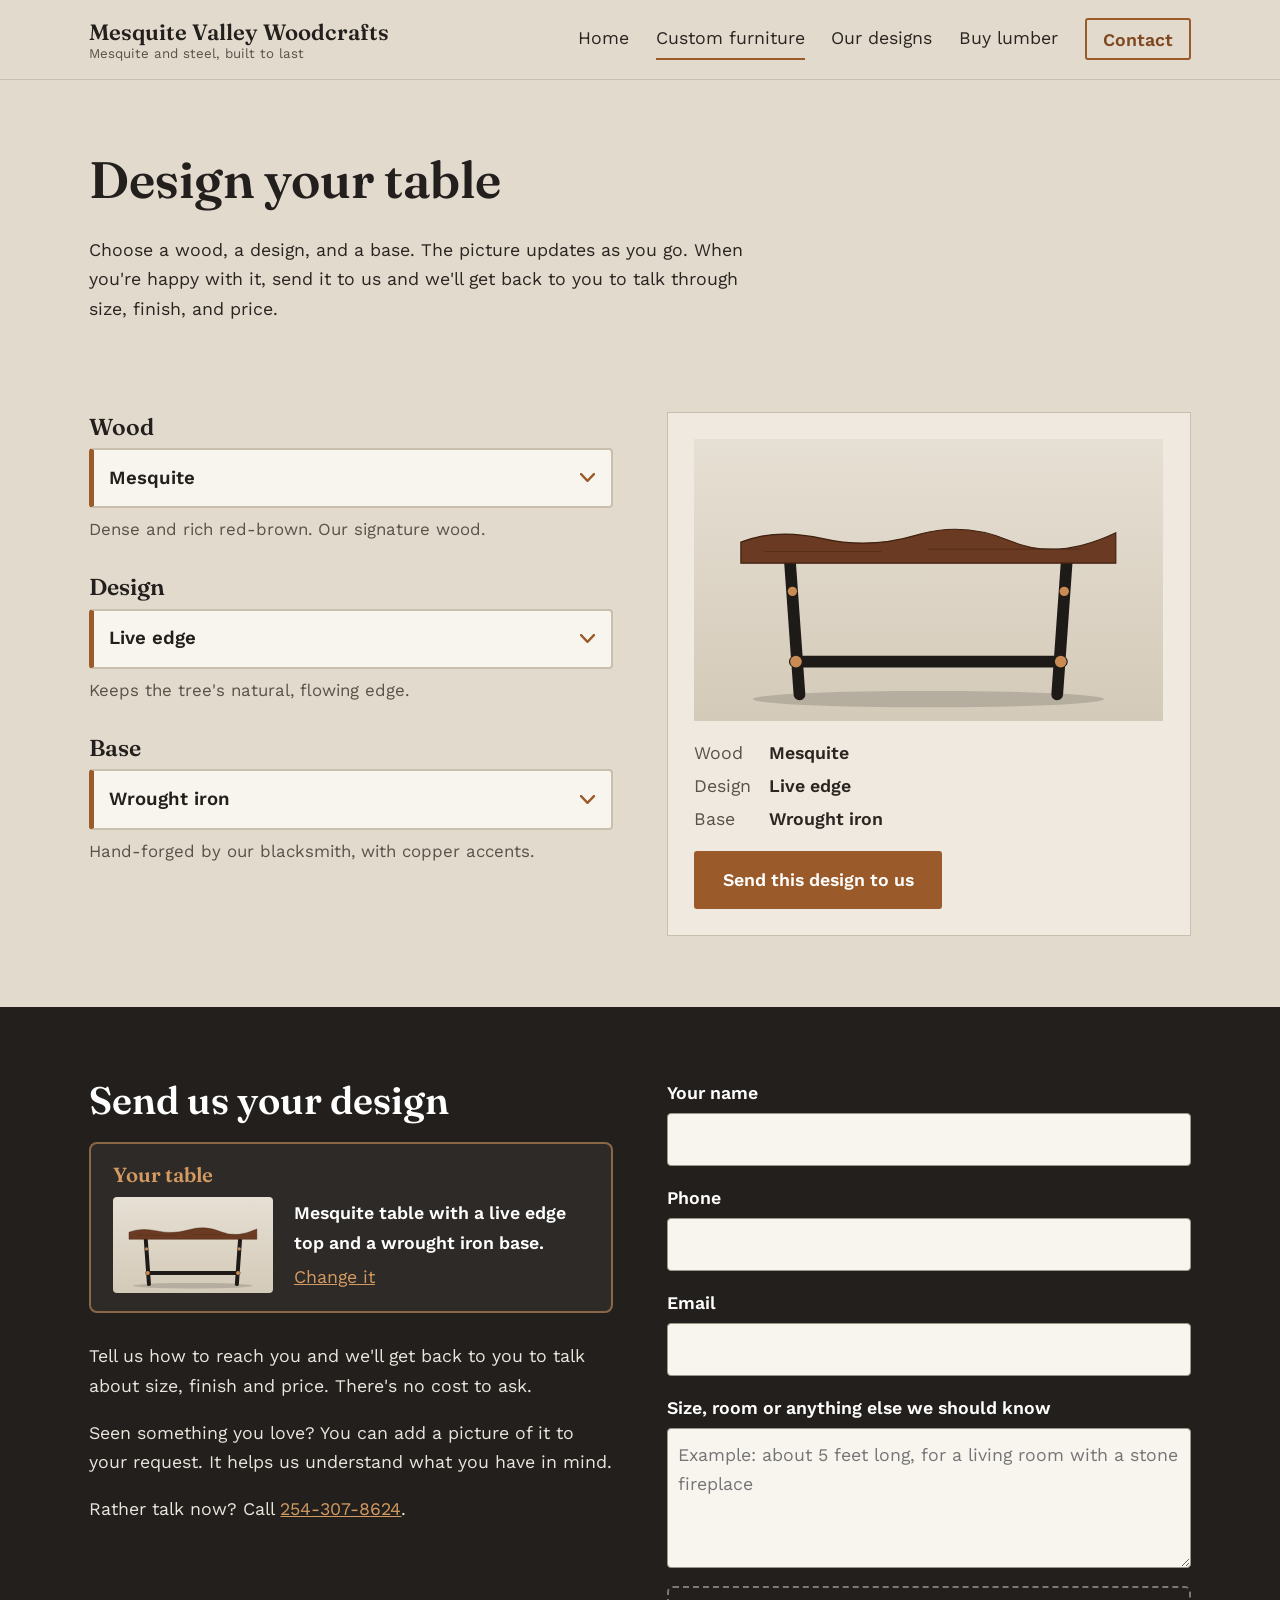
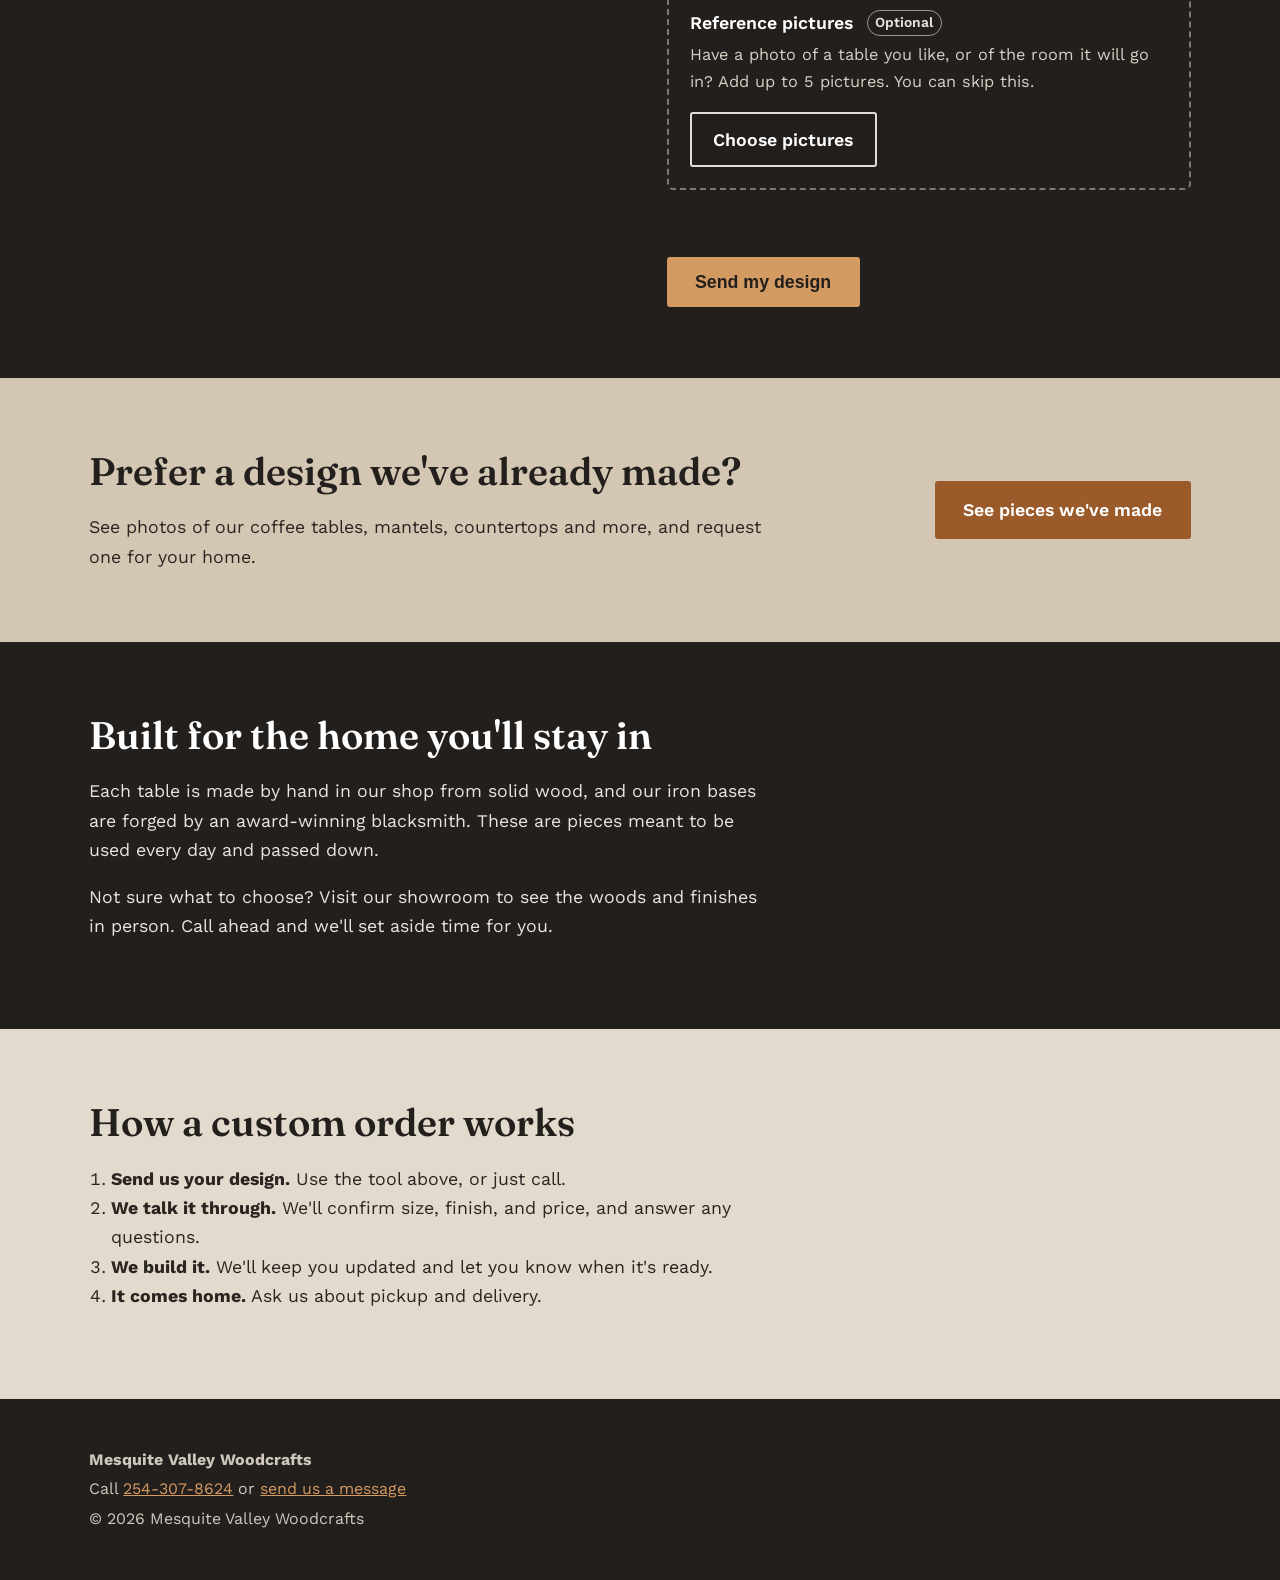
==== commit f1624120: "General changes + making email forms work" ====
--- a/custom.html
+++ b/custom.html
@@ -11,7 +11,7 @@
 <meta name="description" content="Design a custom mesquite table. Choose your wood, design, and base, and we'll build it to last for generations.">
 </head>
 <body>
-<header><div class="wrap"><a class="brand" href="index.html">Mesquite Valley Woodcrafts<small>Mesquite and steel, built to last</small></a><nav aria-label="Main"><a href="index.html">Home</a><a href="custom.html" aria-current="page">Custom furniture</a><a href="designs.html">Our designs</a><a href="lumber.html">Buy lumber</a><a href="tel:2543078624">254-307-8624</a></nav></div></header>
+<header><div class="wrap"><a class="brand" href="index.html">Mesquite Valley Woodcrafts<small>Mesquite and steel, built to last</small></a><nav aria-label="Main"><a href="index.html">Home</a><a href="custom.html" aria-current="page">Custom furniture</a><a href="designs.html">Our designs</a><a href="lumber.html">Buy lumber</a><a class="nav-contact" href="contact.html">Contact</a></nav></div></header>
 
 <main>
 <section>
@@ -25,13 +25,13 @@
   <div class="wrap builder">
     <div>
       <div class="choices" id="choices"></div>
-      <a class="btn phone-only" href="#send">Send this design to us</a>
+      <a class="btn phone-only to-send" href="#send">Send this design to us</a>
     </div>
 
     <div class="preview">
       <svg id="art" viewBox="0 0 400 240" role="img" aria-label="Table preview"></svg>
       <dl id="sum" aria-live="polite"></dl>
-      <a class="btn wide-only" href="#send">Send this design to us</a>
+      <a class="btn wide-only to-send" href="#send">Send this design to us</a>
     </div>
   </div>
 </section>
@@ -40,26 +40,40 @@
   <div class="wrap request-wrap">
     <div>
       <h2>Send us your design</h2>
+      <div class="your-table" id="your-table" tabindex="-1" aria-labelledby="your-table-title">
+        <p class="your-table-title" id="your-table-title">Your table</p>
+        <svg id="art-small" viewBox="0 0 400 240" aria-hidden="true"></svg>
+        <p class="your-table-line" id="sum-line"></p>
+        <a class="your-table-change" href="#choices">Change it</a>
+      </div>
       <p>Tell us how to reach you and we'll get back to you to talk about size, finish and price. There's no cost to ask.</p>
-      <p class="your-design">Your table: <b id="sum-line"></b>. <a href="#choices">Change it</a></p>
+      <p>Seen something you love? You can add a picture of it to your request. It helps us understand what you have in mind.</p>
       <p>Rather talk now? Call <a href="tel:2543078624">254-307-8624</a>.</p>
     </div>
     <form class="send-form" id="req" novalidate data-subject="Custom table design">
-      <input type="hidden" name="wood" data-label="Wood">
-      <input type="hidden" name="design" data-label="Design">
-      <input type="hidden" name="base" data-label="Base">
+      <input type="hidden" name="Wood">
+      <input type="hidden" name="Design">
+      <input type="hidden" name="Base">
       <label class="f">Your name
-        <input name="name" autocomplete="name" required>
+        <input name="Name" autocomplete="name" required>
       </label>
       <label class="f">Phone
-        <input name="phone" type="tel" autocomplete="tel">
+        <input name="Phone" type="tel" autocomplete="tel">
       </label>
       <label class="f">Email
-        <input name="email" type="email" autocomplete="email">
+        <input name="Email" type="email" autocomplete="email">
       </label>
       <label class="f">Size, room or anything else we should know
-        <textarea name="details" rows="4" placeholder="Example: about 5 feet long, for a living room with a stone fireplace"></textarea>
-      </label>
+        <textarea name="Notes" rows="4" placeholder="Example: about 5 feet long, for a living room with a stone fireplace"></textarea>
+      </label>
+      <div class="upload">
+        <p class="upload-title" id="photos-title">Reference pictures <span class="optional">Optional</span></p>
+        <p class="upload-note" id="photos-note">Have a photo of a table you like, or of the room it will go in? Add up to 5 pictures. You can skip this.</p>
+        <label class="upload-pick btn alt" for="photos">Choose pictures</label>
+        <input class="upload-input" type="file" id="photos" name="photos" data-files="attachment" accept="image/*" multiple aria-labelledby="photos-title" aria-describedby="photos-note">
+        <ul class="upload-list" aria-label="Pictures you've added"></ul>
+        <p class="upload-msg" role="status" aria-live="polite"></p>
+      </div>
       <p class="form-msg" role="status" aria-live="polite"></p>
       <button class="btn" type="submit">Send my design</button>
     </form>
@@ -97,7 +111,7 @@
 </section>
 </main>
 
-<footer><div class="wrap"><p><b>Mesquite Valley Woodcrafts</b></p><p>Call <a href="tel:2543078624">254-307-8624</a> or email <a href="mailto:mesquitevalley@yahoo.com">mesquitevalley@yahoo.com</a></p><p>&copy; 2026 Mesquite Valley Woodcrafts</p></div></footer>
+<footer><div class="wrap"><p><b>Mesquite Valley Woodcrafts</b></p><p>Call <a href="tel:2543078624">254-307-8624</a> or <a href="contact.html">send us a message</a></p><p>&copy; 2026 Mesquite Valley Woodcrafts</p></div></footer>
 
 <script src="forms.js"></script>
 <script>
@@ -181,15 +195,38 @@
   art.setAttribute("aria-label", words);
 
   sum.innerHTML = Object.keys(state).map(k => `<dt>${LABELS[k]}</dt><dd>${nameOf(k, state[k])}</dd>`).join("");
-  sumLine.textContent = words;
+  sumLine.textContent = words.charAt(0).toUpperCase() + words.slice(1) + ".";
+  document.getElementById("art-small").innerHTML = art.innerHTML;
   for (const k of Object.keys(state)) {
     document.getElementById("desc-" + k).textContent = option(k, state[k])[2];
-    form.elements[k].value = nameOf(k, state[k]);
+    form.elements[LABELS[k]].value = nameOf(k, state[k]);
   }
 }
 
 choices.addEventListener("change", e => { state[e.target.name] = e.target.value; draw(); });
-form.addEventListener("sent", draw); // put the choices back after the form clears
+// "Send this design to us": glide down to the form and make "Your table" light up,
+// so it's clear the design is coming along with the message.
+const yourTable = document.getElementById("your-table");
+const calm = matchMedia("(prefers-reduced-motion: reduce)").matches;
+document.querySelectorAll(".to-send").forEach(btn => {
+  btn.addEventListener("click", e => {
+    e.preventDefault();
+    yourTable.classList.remove("highlight");
+    yourTable.scrollIntoView({ behavior: calm ? "auto" : "smooth", block: "center" });
+    yourTable.focus({ preventScroll: true });
+    // Start the glow once the page has finished moving.
+    const glow = () => { void yourTable.offsetWidth; yourTable.classList.add("highlight"); };
+    if ("onscrollend" in window && !calm) {
+      let done = false;
+      const once = () => { if (!done) { done = true; glow(); } };
+      window.addEventListener("scrollend", once, { once: true });
+      setTimeout(once, 900); // in case the page didn't need to move
+    } else {
+      setTimeout(glow, calm ? 0 : 500);
+    }
+  });
+});
+yourTable.addEventListener("animationend", e => { if (e.animationName === "your-table-glow") yourTable.classList.remove("highlight"); });
 draw();
 </script>
 </body>
--- a/styles.css
+++ b/styles.css
@@ -1,4 +1,5 @@
-:root{--max:62rem;--gut:max(5vw,16px);--iron:#231f1c;--mesq:#4b2a1a;--copper:#9a5a2a;--glow:#d39a62;--stone:#f1efea;--sand:#e5ded1;--line:#d6d0c5;--ink:#2b2521}
+:root{--max:62rem;--gut:max(5vw,16px);--iron:#231f1c;--mesq:#4b2a1a;--copper:#9a5a2a;--glow:#d39a62;--stone:#e2dacd;--sand:#d3c7b4;--card:#efe9df;--field:#f8f5ef;--line:#c9bfae;--muted:#5a5148;--link:#7f4720;--ink:#2b2521}
+/* page colors: a warm linen instead of white, so the pages are easier on the eyes */
 *{box-sizing:border-box}
 /* text grows gently with the screen: 17px on phones, about 18px on laptops, up to 24px on big monitors */
 html{font-size:clamp(17px,.45vw + 12px,24px);-webkit-text-size-adjust:100%}
@@ -6,14 +7,14 @@
 h1,h2,h3{font-family:Fraunces,Georgia,serif;font-weight:600;line-height:1.15;margin:0 0 .5em;color:var(--iron)}
 h1{font-size:clamp(2.1rem,4vw,4rem)}h2{font-size:clamp(1.6rem,3vw,2.2rem)}h3{font-size:1.2rem}
 p{margin:0 0 1em;max-width:62ch}
-a{color:var(--copper)}
+a{color:var(--link)}
 :focus-visible{outline:3px solid var(--copper);outline-offset:3px}
 .wrap{width:min(100% - 2*var(--gut),var(--max));margin:0 auto}
 img,video,svg{max-width:100%}
 header{border-bottom:1px solid var(--line)}
 header .wrap{display:flex;flex-wrap:wrap;gap:.5rem 2rem;align-items:center;justify-content:space-between;padding-top:1rem;padding-bottom:1rem}
 .brand{font:600 1.25rem Fraunces,Georgia,serif;color:var(--iron);text-decoration:none}
-.brand small{display:block;font:400 .75rem "Work Sans",sans-serif;color:#6b625a}
+.brand small{display:block;font:400 .75rem "Work Sans",sans-serif;color:var(--muted)}
 nav{display:flex;flex-wrap:wrap;gap:.2rem 1.5rem}
 nav a{white-space:nowrap;color:var(--ink);text-decoration:none;padding:.3rem 0;border-bottom:2px solid transparent}
 nav a:hover,nav a[aria-current]{border-color:var(--copper)}
@@ -30,35 +31,35 @@
 .shop{background:var(--iron);color:#e9e4dc}
 .shop h2,.shop h1{color:#fff}.shop .btn{background:var(--glow);color:var(--iron)}.shop .btn:hover{background:#e6b17e}
 .cards{display:grid;grid-template-columns:repeat(auto-fit,minmax(250px,1fr));gap:1.5rem}
-.card{background:#fff;border:1px solid var(--line);border-top:4px solid var(--copper);padding:1.5rem}
+.card{background:var(--card);border:1px solid var(--line);border-top:4px solid var(--copper);padding:1.5rem}
 .card p{margin:0 0 .6em}
 .dark{background:var(--iron);color:#e9e4dc}.dark h2{color:#fff}
 footer{background:var(--iron);color:#cfc8bd;padding:2.5rem 0;font-size:.9rem}
 footer a{color:var(--glow)}footer p{margin:.2em 0}
 /* builder */
 .builder{display:grid;grid-template-columns:1fr 1fr;gap:3rem;align-items:start}
-.preview{position:sticky;top:1rem;background:#fff;border:1px solid var(--line);padding:1.5rem}
-.preview svg{width:100%;height:auto;display:block;background:linear-gradient(#ece8e0,#ddd6c8)}
+.preview{position:sticky;top:1rem;background:var(--card);border:1px solid var(--line);padding:1.5rem}
+.preview svg{width:100%;height:auto;display:block;background:linear-gradient(#e6dfd3,#d4cab9)}
 .preview dl{display:grid;grid-template-columns:auto 1fr;gap:.2rem 1rem;margin:1rem 0}
-.preview dt{color:#6b625a}.preview dd{margin:0;font-weight:600}
+.preview dt{color:var(--muted)}.preview dd{margin:0;font-weight:600}
 fieldset{border:0;padding:0;margin:0 0 2rem}
 legend{font:600 1.3rem Fraunces,Georgia,serif;margin-bottom:.8rem;color:var(--iron)}
 .opts{display:grid;gap:.7rem}
-.opt{position:relative;display:block;background:#fff;border:2px solid var(--line);padding:.9rem 1.1rem;cursor:pointer}
+.opt{position:relative;display:block;background:var(--card);border:2px solid var(--line);padding:.9rem 1.1rem;cursor:pointer}
 .opt input{position:absolute;opacity:0}
-.opt b{display:block}.opt span{color:#5d554d;font-size:.92rem}
+.opt b{display:block}.opt span{color:var(--muted);font-size:.92rem}
 .opt:has(input:checked){border-color:var(--copper);background:#fbf3ea;box-shadow:inset 5px 0 0 var(--copper)}
 .opt:has(input:focus-visible){outline:3px solid var(--copper);outline-offset:2px}
 label.f{display:block;font-weight:600;margin-bottom:1rem}
-.f input,.f select,.f textarea{display:block;width:100%;padding:.6em;font:inherit;font-weight:400;border:1px solid #9d958a;border-radius:4px;margin-top:.3rem;background:#fff;color:var(--ink)}
+.f input,.f select,.f textarea{display:block;width:100%;padding:.6em;font:inherit;font-weight:400;border:1px solid #9d958a;border-radius:4px;margin-top:.3rem;background:var(--field);color:var(--ink)}
 /* dropdowns: same look everywhere, big enough to tap on a phone */
 select,.f select{appearance:none;-webkit-appearance:none;min-height:3rem;padding:.6em 2.6em .6em .8em;cursor:pointer;
-  background:#fff url("data:image/svg+xml,%3Csvg xmlns='http://www.w3.org/2000/svg' width='14' height='9' viewBox='0 0 14 9'%3E%3Cpath d='M1 1l6 6 6-6' fill='none' stroke='%239a5a2a' stroke-width='2.2' stroke-linecap='round' stroke-linejoin='round'/%3E%3C/svg%3E") no-repeat right .9em center/.8em auto}
+  background:var(--field) url("data:image/svg+xml,%3Csvg xmlns='http://www.w3.org/2000/svg' width='14' height='9' viewBox='0 0 14 9'%3E%3Cpath d='M1 1l6 6 6-6' fill='none' stroke='%239a5a2a' stroke-width='2.2' stroke-linecap='round' stroke-linejoin='round'/%3E%3C/svg%3E") no-repeat right .9em center/.8em auto}
 .choices{display:grid;gap:1.6rem}
 .pick-label{display:block;font:600 1.3rem Fraunces,Georgia,serif;color:var(--iron);margin-bottom:.4rem}
 .pick-select{display:block;width:100%;font:inherit;font-size:1.05rem;font-weight:600;color:var(--iron);border:2px solid var(--line);border-left:5px solid var(--copper);border-radius:4px;min-height:3.4rem}
-.pick-select:hover{border-color:#bfb5a6;border-left-color:var(--copper)}
-.pick-desc{margin:.45rem 0 0;color:#5d554d;font-size:.95rem}
+.pick-select:hover{border-color:#b3a792;border-left-color:var(--copper)}
+.pick-desc{margin:.45rem 0 0;color:var(--muted);font-size:.95rem}
 .phone-only{display:none}
 .your-design{border-left:3px solid var(--glow);padding-left:.9rem}
 .your-design b{color:#fff;font-weight:600}
@@ -81,7 +82,7 @@
 .photo img{width:100%;height:100%;object-fit:cover;display:block}
 .photo.missing{cursor:default;background:repeating-linear-gradient(100deg,#c9a37f 0 14px,#b88d66 14px 22px,#c39a74 22px 40px)}
 .photo.missing img{visibility:hidden}
-.ask{color:#5d554d;font-size:.95rem}
+.ask{color:var(--muted);font-size:.95rem}
 .request-wrap{display:grid;grid-template-columns:1fr 1fr;gap:3rem;align-items:start}
 .request-wrap a{color:var(--glow)}
 .dark .f{color:#fff}
@@ -97,3 +98,56 @@
 .btn-row{display:flex;flex-wrap:wrap;gap:.8rem}
 @media(max-width:800px){.split{grid-template-columns:1fr;min-height:0}.split>div,.split>div:first-child,.split>div:last-child{padding:3.5rem var(--gut)}.builder,.design,.request-wrap{grid-template-columns:1fr;gap:1.5rem}.design:nth-child(even) .photos{order:0}.preview{position:static;order:-1}nav{gap:.2rem 1.1rem}.phone-only{display:inline-block;margin-top:1.8rem}.wide-only,.preview dl{display:none}.preview{padding:1rem}}
 @media(prefers-reduced-motion:no-preference){.opt{transition:border-color .15s,background .15s}}
+/* optional reference pictures */
+.upload{margin:0 0 1.2rem;padding:1.1rem 1.2rem 1.2rem;border:2px dashed rgba(233,228,220,.45);border-radius:6px}
+.upload.dragging{border-color:var(--glow);background:rgba(211,154,98,.12)}
+.upload-title{margin:0 0 .3rem;font-weight:600;color:#fff}
+.optional{display:inline-block;margin-left:.5rem;padding:.05em .55em;border:1px solid rgba(233,228,220,.6);border-radius:999px;font-size:.78rem;font-weight:600;color:#e9e4dc;vertical-align:.1em}
+.upload-note{margin:0 0 .9rem;font-size:.92rem;color:#d8d1c6}
+.dark .upload-pick.btn{background:transparent;color:#fff;border:2px solid rgba(255,255,255,.85);padding:.6em 1.2em}
+.dark .upload-pick.btn:hover{background:rgba(255,255,255,.12)}
+.upload-input{position:absolute;width:1px;height:1px;opacity:0;overflow:hidden}
+.upload:has(.upload-input:focus-visible) .upload-pick{outline:3px solid var(--glow);outline-offset:3px}
+.upload-list{list-style:none;margin:0;padding:0;display:grid;gap:.6rem}
+.upload.has-files .upload-list{margin-top:1rem}
+.upload-list li{display:grid;grid-template-columns:4.2rem minmax(0,1fr) auto;gap:.8rem;align-items:center;background:rgba(255,255,255,.07);padding:.45rem;border-radius:4px}
+.upload-list img{width:4.2rem;height:3.2rem;object-fit:cover;border-radius:3px;display:block}
+.upload-list span{font-size:.9rem;color:#e9e4dc;overflow:hidden;text-overflow:ellipsis;white-space:nowrap}
+.upload-list button{font:inherit;font-size:.85rem;background:none;border:1px solid rgba(255,255,255,.5);color:#fff;border-radius:3px;padding:.3em .8em;cursor:pointer}
+.upload-list button:hover{background:rgba(255,255,255,.12)}
+.upload-msg{margin:.6rem 0 0;font-size:.9rem;color:var(--glow)}
+.upload-msg:empty{display:none}
+.upload{position:relative}
+
+/* header contact button */
+nav a.nav-contact{border:2px solid var(--copper);border-radius:3px;padding:.25rem .9rem;color:var(--link);font-weight:600}
+nav a.nav-contact:hover,nav a.nav-contact[aria-current]{background:var(--copper);color:#fff;border-color:var(--copper)}
+/* spam trap field: hidden from people */
+.trap{position:absolute!important;left:-9999px;width:1px;height:1px;opacity:0}
+/* contact and thank-you pages */
+.contact-page{min-height:70vh}
+.contact-page h1{color:#fff}
+.contact-links{padding-left:1.2em;margin:0}
+.contact-links li{margin:.3em 0}
+.thanks{min-height:55vh}
+/* "Your table" card on the custom page */
+.your-table{display:grid;grid-template-columns:9rem 1fr;gap:.2rem 1.2rem;align-items:center;margin:0 0 1.6rem;padding:1rem 1.2rem;border:2px solid rgba(211,154,98,.55);border-radius:8px;background:rgba(255,255,255,.05);outline:none}
+.your-table-title{grid-column:1/-1;margin:0 0 .4rem;font:600 1.15rem Fraunces,Georgia,serif;color:var(--glow)}
+.your-table svg{grid-row:2/4;width:100%;height:auto;background:linear-gradient(#e6dfd3,#d4cab9);border-radius:4px}
+.your-table-line{margin:0;font-weight:600;color:#fff}
+.your-table-change{align-self:start}
+.your-table.highlight{animation:your-table-glow 2.4s ease-out}
+.your-table.highlight .your-table-title{animation:your-table-pop .6s ease-out 2}
+@keyframes your-table-glow{
+  0%{border-color:var(--glow);background:rgba(211,154,98,.35);box-shadow:0 0 0 0 rgba(211,154,98,.75)}
+  25%{box-shadow:0 0 0 14px rgba(211,154,98,0)}
+  26%{box-shadow:0 0 0 0 rgba(211,154,98,.6)}
+  55%{border-color:var(--glow);box-shadow:0 0 0 14px rgba(211,154,98,0);background:rgba(211,154,98,.22)}
+  100%{border-color:rgba(211,154,98,.55);background:rgba(255,255,255,.05);box-shadow:none}}
+@keyframes your-table-pop{50%{transform:scale(1.08)}}
+.your-table-title{transform-origin:left center}
+@media(prefers-reduced-motion:reduce){
+  .your-table.highlight{animation:your-table-still 2.4s steps(1,end)}
+  .your-table.highlight .your-table-title{animation:none}
+  @keyframes your-table-still{0%{border-color:var(--glow);background:rgba(211,154,98,.25)}100%{}}}
+@media(max-width:480px){.your-table{grid-template-columns:6.5rem 1fr}}
